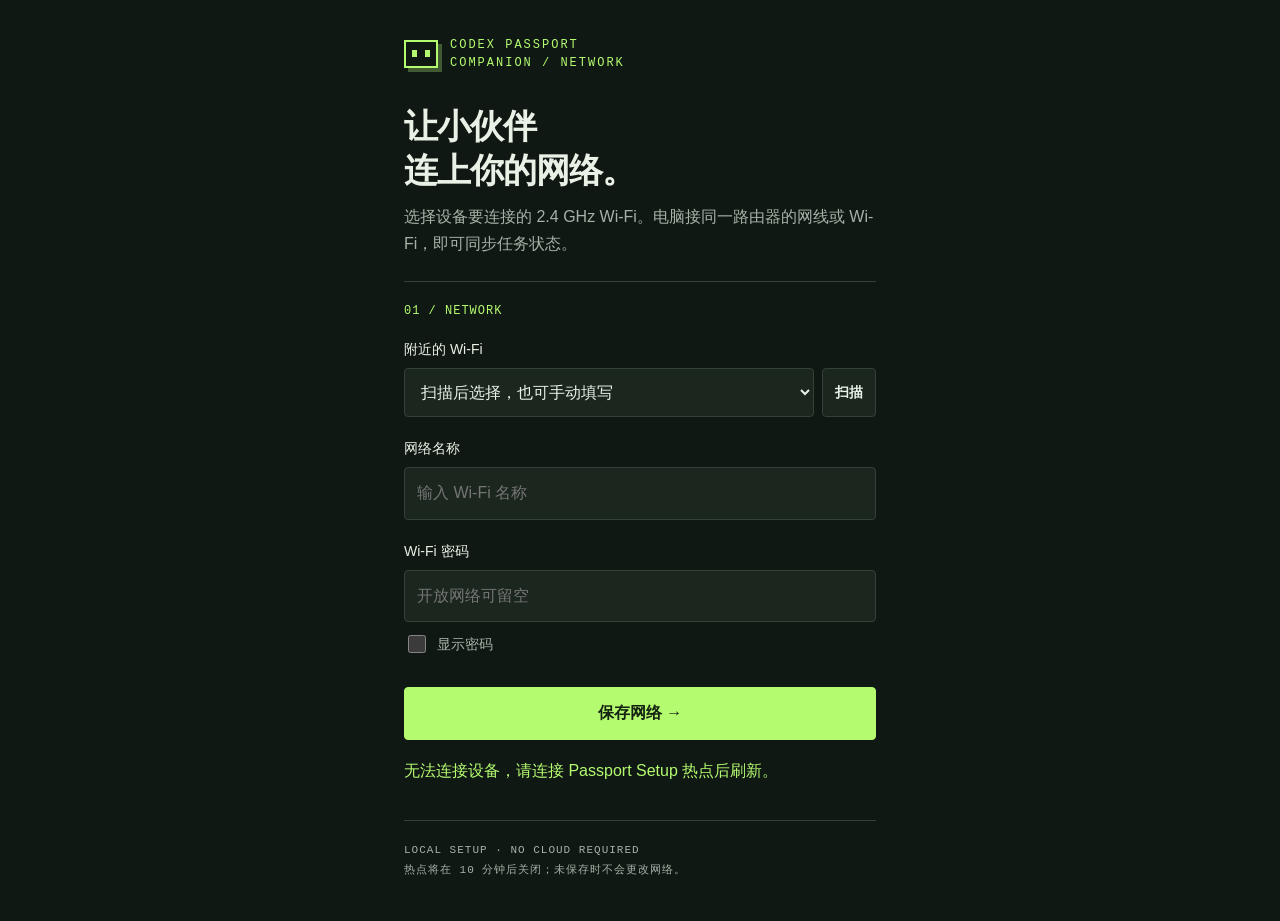
==== main/lan_setup.html @ d4742fe3 "feat(lan): add encrypted Wi-Fi transport and hotspot provisioning" ====
<!doctype html>
<html lang="zh-CN"><meta charset="utf-8"><meta name="viewport" content="width=device-width,initial-scale=1">
<title>Passport · Wi-Fi 配网</title>
<style>
:root{color-scheme:dark;--ink:#e9f1e6;--dim:#a4b2a7;--green:#b4fb70;--line:#344139}*{box-sizing:border-box}body{margin:0;background:#101813;color:var(--ink);font:16px/1.65 "Microsoft YaHei","PingFang SC",sans-serif}main{max-width:520px;margin:auto;padding:36px 24px 40px}.brand{display:flex;align-items:center;gap:12px;font:12px/1.5 Consolas,monospace;letter-spacing:2px;color:var(--green)}.pet{width:34px;height:28px;border:2px solid var(--green);box-shadow:4px 4px 0 #425a32;position:relative}.pet:before,.pet:after{content:"";position:absolute;top:8px;width:5px;height:7px;background:var(--green)}.pet:before{left:6px}.pet:after{right:6px}h1{font-size:34px;letter-spacing:-1px;line-height:1.3;margin:32px 0 12px}p{color:var(--dim);margin:12px 0 24px}.tag{font:12px Consolas,monospace;letter-spacing:1px;color:var(--green);border-top:1px solid var(--line);padding-top:22px;margin:24px 0 18px}label{display:block;margin:20px 0 7px;font-size:14px}input,select,button{font:inherit;width:100%;padding:12px;border:1px solid var(--line);border-radius:4px;background:#1a261e;color:var(--ink)}input:focus,select:focus,button:focus-visible{outline:2px solid var(--green);outline-offset:3px}button{cursor:pointer;font-weight:bold}button.primary{background:var(--green);color:#142211;border-color:var(--green);margin-top:24px}button:disabled{opacity:.5;cursor:wait}.row{display:flex;gap:8px;align-items:stretch}.row select{min-width:0}.row button{width:auto;white-space:nowrap;font-size:14px}.show{display:flex;align-items:center;gap:8px;color:var(--dim);margin-top:10px}.show input{width:18px;height:18px}.note{font-size:13px;color:var(--dim)}#status{margin:18px 0;min-height:26px;color:var(--green);overflow-wrap:anywhere}#finish{border-top:1px solid var(--line);padding-top:4px}a{color:var(--green)}footer{font:11px/1.8 Consolas,monospace;letter-spacing:1px;color:var(--dim);border-top:1px solid var(--line);padding-top:20px;margin-top:36px}[hidden]{display:none!important}
</style>
<main><div class="brand"><span class="pet" aria-hidden="true"></span>CODEX PASSPORT<br>COMPANION / NETWORK</div>
<h1>让小伙伴<br>连上你的网络。</h1><p>选择设备要连接的 2.4 GHz Wi-Fi。电脑接同一路由器的网线或 Wi-Fi，即可同步任务状态。</p>
<div class="tag">01 / NETWORK</div>
<form id="form"><label for="networks">附近的 Wi-Fi</label><div class="row"><select id="networks"><option value="">扫描后选择，也可手动填写</option></select><button type="button" id="scan">扫描</button></div>
<label for="ssid">网络名称</label><input id="ssid" name="ssid" required autocomplete="off" placeholder="输入 Wi-Fi 名称">
<label for="password">Wi-Fi 密码</label><input id="password" name="password" type="password" autocomplete="off" maxlength="63" placeholder="开放网络可留空">
<label class="show"><input id="show" type="checkbox">显示密码</label><button id="save" class="primary" type="submit">保存网络 →</button></form>
<div id="status" role="status" aria-live="polite">正在连接设备…</div>
<section id="finish" hidden><div class="tag">02 / PAIR & CONNECT</div><p>网络已保存。请先下载配对文件，再让设备连接 Wi-Fi。文件用于电脑识别这台设备，请妥善保管。</p>
<button id="download">下载 passport-lan.json</button><p class="note">手机配网：将文件传到台式机，在启动局域网桥接时选择它。换 Wi-Fi 时可继续使用原来的配对文件。</p>
<button id="restart" class="primary" disabled>已保存文件，连接 Wi-Fi →</button><p class="note">重启后热点会关闭。设备的 Wi-Fi 页面将显示局域网 IP；若一直显示 Connecting，请重新进入配网检查密码。</p></section>
<footer>LOCAL SETUP · NO CLOUD REQUIRED<br>热点将在 10 分钟后关闭；未保存时不会更改网络。</footer></main>
<script>
const $=id=>document.getElementById(id);let token='',saved=false;
async function api(path,body){const response=await fetch(path,{method:body===undefined?'GET':'POST',headers:{'X-Passport-Token':token,...(body!==undefined?{'Content-Type':'application/json'}:{})},body:body===undefined?undefined:JSON.stringify(body),signal:AbortSignal.timeout(20000)});if(!response.ok)throw Error(await response.text());return response.json()}
function report(message){$('status').textContent=message}
async function scan(){ $('scan').disabled=true;report('正在扫描 2.4 GHz 网络…');try{const list=await api('/scan');$('networks').replaceChildren(new Option('请选择，或手动填写',''));const seen=new Set();for(const n of list){if(!n.ssid||seen.has(n.ssid))continue;seen.add(n.ssid);$('networks').add(new Option(n.ssid+(n.open?' · 开放':''),n.ssid))}report(list.length?'扫描完成，请选择网络。':'未发现网络，可以手动填写。')}catch(e){report('扫描失败，可以重试或手动填写网络名称。')}finally{$('scan').disabled=false}}
$('scan').onclick=scan;$('networks').onchange=()=>{$('ssid').value=$('networks').value};$('show').onchange=()=>{$('password').type=$('show').checked?'text':'password'};
$('form').onsubmit=async e=>{e.preventDefault();const ssid=$('ssid').value,password=$('password').value;const bytes=s=>new TextEncoder().encode(s).length;if(bytes(ssid)<1||bytes(ssid)>32||bytes(password)>63||(password&&bytes(password)<8)){report('网络名称最多 32 字节；密码为 8–63 字节，开放网络请留空。');return}$('save').disabled=true;try{await api('/save',{ssid,password});saved=true;$('password').value='';$('finish').hidden=false;report('已保存，尚未连接 Wi-Fi。请下载配对文件。');$('finish').scrollIntoView({behavior:'smooth',block:'start'})}catch(e){report('未能确认保存，请检查热点连接后重试。')}finally{$('save').disabled=false}};
$('download').onclick=async()=>{try{const config=await api('/key');const url=URL.createObjectURL(new Blob([JSON.stringify(config,null,2)],{type:'application/json'}));const a=document.createElement('a');a.href=url;a.download='passport-lan.json';a.click();setTimeout(()=>URL.revokeObjectURL(url),30000);$('restart').disabled=false;report('已发起下载，请确认文件已保存在手机或电脑上。')}catch(e){report('下载失败，请重试；暂时不要关闭配网页。')}};
$('restart').onclick=async()=>{if(!saved)return;$('restart').disabled=true;try{await api('/restart',{});report('设备正在重启并连接 Wi-Fi。请查看设备屏幕上的 IP 地址。');$('form').hidden=true;$('finish').hidden=true}catch(e){report('连接已断开，请查看设备是否正在重启。若未重启，可按设备确认键退出配网。')}};
(async()=>{try{const session=await(await fetch('/session',{signal:AbortSignal.timeout(8000)})).json();token=session.token;await scan()}catch(e){report('无法连接设备，请连接 Passport Setup 热点后刷新。')}})();
</script></html>
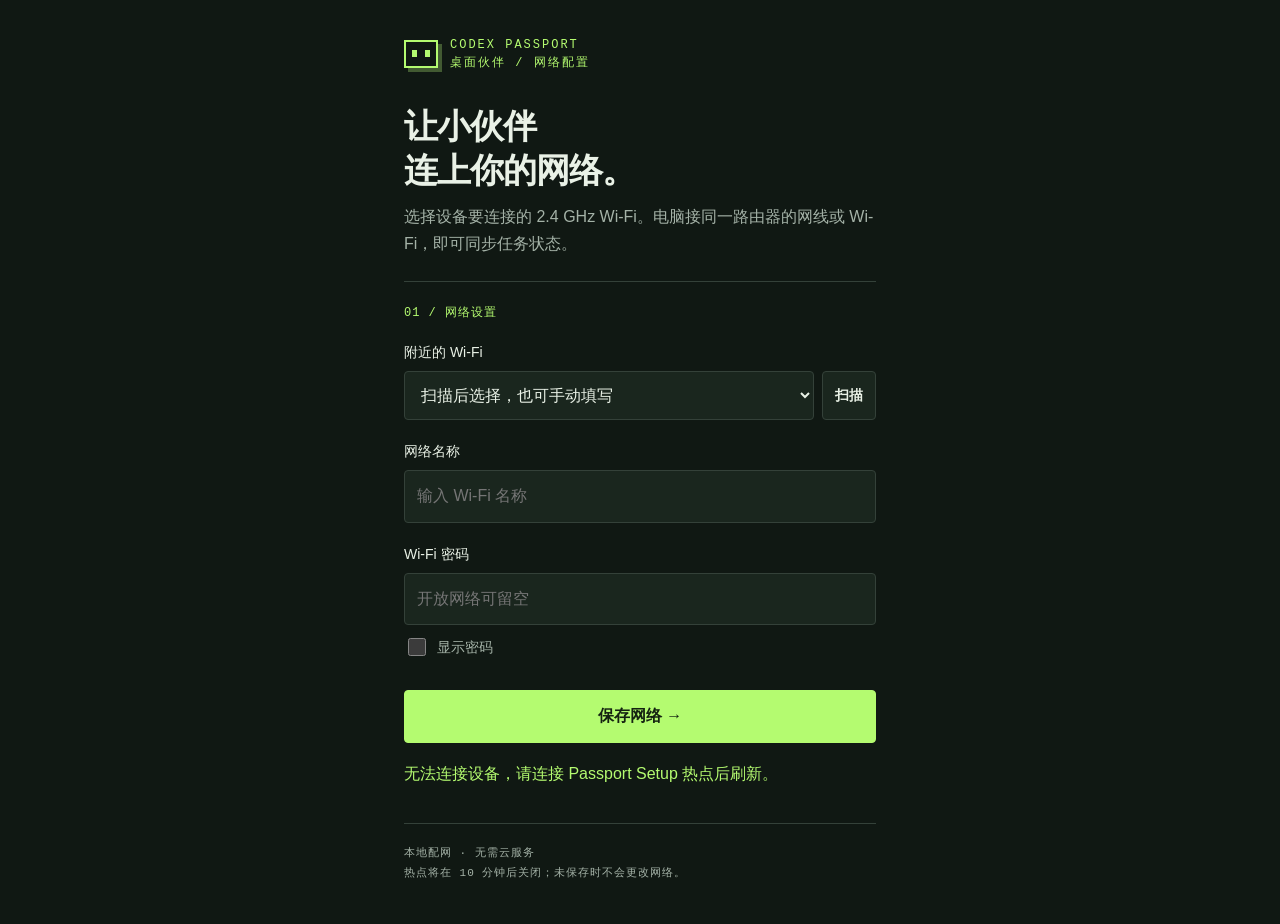
==== commit d2ceaf75: "feat(firmware): dim active work and localize device menus" ====
--- a/main/lan_setup.html
+++ b/main/lan_setup.html
@@ -4,18 +4,18 @@
 <style>
 :root{color-scheme:dark;--ink:#e9f1e6;--dim:#a4b2a7;--green:#b4fb70;--line:#344139}*{box-sizing:border-box}body{margin:0;background:#101813;color:var(--ink);font:16px/1.65 "Microsoft YaHei","PingFang SC",sans-serif}main{max-width:520px;margin:auto;padding:36px 24px 40px}.brand{display:flex;align-items:center;gap:12px;font:12px/1.5 Consolas,monospace;letter-spacing:2px;color:var(--green)}.pet{width:34px;height:28px;border:2px solid var(--green);box-shadow:4px 4px 0 #425a32;position:relative}.pet:before,.pet:after{content:"";position:absolute;top:8px;width:5px;height:7px;background:var(--green)}.pet:before{left:6px}.pet:after{right:6px}h1{font-size:34px;letter-spacing:-1px;line-height:1.3;margin:32px 0 12px}p{color:var(--dim);margin:12px 0 24px}.tag{font:12px Consolas,monospace;letter-spacing:1px;color:var(--green);border-top:1px solid var(--line);padding-top:22px;margin:24px 0 18px}label{display:block;margin:20px 0 7px;font-size:14px}input,select,button{font:inherit;width:100%;padding:12px;border:1px solid var(--line);border-radius:4px;background:#1a261e;color:var(--ink)}input:focus,select:focus,button:focus-visible{outline:2px solid var(--green);outline-offset:3px}button{cursor:pointer;font-weight:bold}button.primary{background:var(--green);color:#142211;border-color:var(--green);margin-top:24px}button:disabled{opacity:.5;cursor:wait}.row{display:flex;gap:8px;align-items:stretch}.row select{min-width:0}.row button{width:auto;white-space:nowrap;font-size:14px}.show{display:flex;align-items:center;gap:8px;color:var(--dim);margin-top:10px}.show input{width:18px;height:18px}.note{font-size:13px;color:var(--dim)}#status{margin:18px 0;min-height:26px;color:var(--green);overflow-wrap:anywhere}#finish{border-top:1px solid var(--line);padding-top:4px}a{color:var(--green)}footer{font:11px/1.8 Consolas,monospace;letter-spacing:1px;color:var(--dim);border-top:1px solid var(--line);padding-top:20px;margin-top:36px}[hidden]{display:none!important}
 </style>
-<main><div class="brand"><span class="pet" aria-hidden="true"></span>CODEX PASSPORT<br>COMPANION / NETWORK</div>
+<main><div class="brand"><span class="pet" aria-hidden="true"></span>CODEX PASSPORT<br>桌面伙伴 / 网络配置</div>
 <h1>让小伙伴<br>连上你的网络。</h1><p>选择设备要连接的 2.4 GHz Wi-Fi。电脑接同一路由器的网线或 Wi-Fi，即可同步任务状态。</p>
-<div class="tag">01 / NETWORK</div>
+<div class="tag">01 / 网络设置</div>
 <form id="form"><label for="networks">附近的 Wi-Fi</label><div class="row"><select id="networks"><option value="">扫描后选择，也可手动填写</option></select><button type="button" id="scan">扫描</button></div>
 <label for="ssid">网络名称</label><input id="ssid" name="ssid" required autocomplete="off" placeholder="输入 Wi-Fi 名称">
 <label for="password">Wi-Fi 密码</label><input id="password" name="password" type="password" autocomplete="off" maxlength="63" placeholder="开放网络可留空">
 <label class="show"><input id="show" type="checkbox">显示密码</label><button id="save" class="primary" type="submit">保存网络 →</button></form>
 <div id="status" role="status" aria-live="polite">正在连接设备…</div>
-<section id="finish" hidden><div class="tag">02 / PAIR & CONNECT</div><p>网络已保存。请先下载配对文件，再让设备连接 Wi-Fi。文件用于电脑识别这台设备，请妥善保管。</p>
+<section id="finish" hidden><div class="tag">02 / 配对与连接</div><p>网络已保存。请先下载配对文件，再让设备连接 Wi-Fi。文件用于电脑识别这台设备，请妥善保管。</p>
 <button id="download">下载 passport-lan.json</button><p class="note">手机配网：将文件传到台式机，在启动局域网桥接时选择它。换 Wi-Fi 时可继续使用原来的配对文件。</p>
-<button id="restart" class="primary" disabled>已保存文件，连接 Wi-Fi →</button><p class="note">重启后热点会关闭。设备的 Wi-Fi 页面将显示局域网 IP；若一直显示 Connecting，请重新进入配网检查密码。</p></section>
-<footer>LOCAL SETUP · NO CLOUD REQUIRED<br>热点将在 10 分钟后关闭；未保存时不会更改网络。</footer></main>
+<button id="restart" class="primary" disabled>已保存文件，连接 Wi-Fi →</button><p class="note">重启后热点会关闭。设备的 Wi-Fi 页面将显示局域网 IP；若一直显示「连接中」，请重新进入配网检查密码。</p></section>
+<footer>本地配网 · 无需云服务<br>热点将在 10 分钟后关闭；未保存时不会更改网络。</footer></main>
 <script>
 const $=id=>document.getElementById(id);let token='',saved=false;
 async function api(path,body){const response=await fetch(path,{method:body===undefined?'GET':'POST',headers:{'X-Passport-Token':token,...(body!==undefined?{'Content-Type':'application/json'}:{})},body:body===undefined?undefined:JSON.stringify(body),signal:AbortSignal.timeout(20000)});if(!response.ok)throw Error(await response.text());return response.json()}
